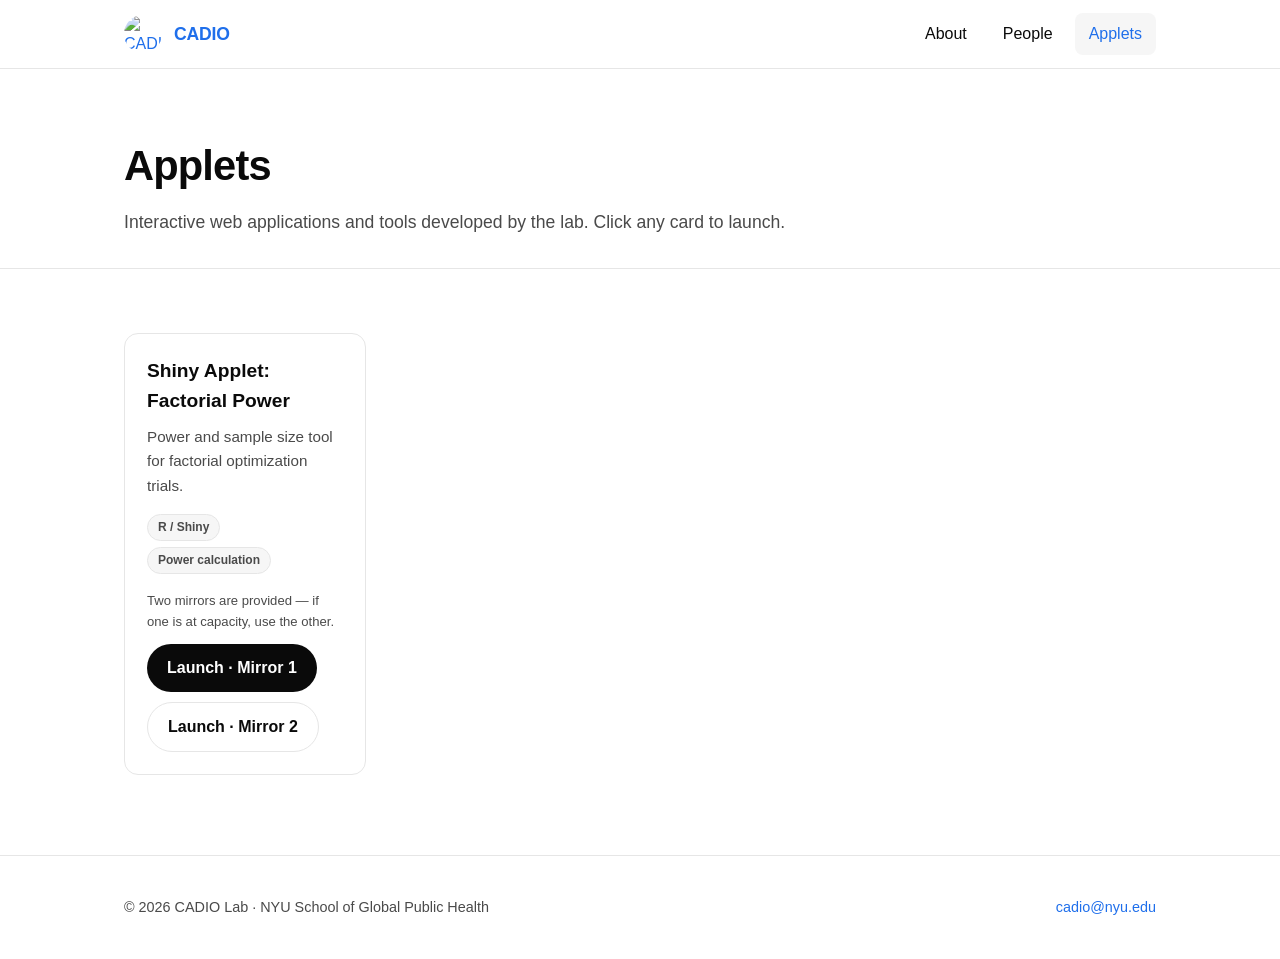
==== applets.html @ d01da497 "Update applet descriptions and footer text" ====
<!DOCTYPE html>
<html lang="en">
<head>
  <meta charset="UTF-8" />
  <meta name="viewport" content="width=device-width, initial-scale=1.0" />
  <title>Applets · CADIO</title>
  <meta name="description" content="Interactive applets and tools  from the CADIO Lab." />
  <link rel="icon" href="assets/logo.png" />
  <link rel="stylesheet" href="css/style.css" />
</head>
<body>
  <!-- ===== Header ===== -->
  <header class="site-header">
    <div class="wrap nav">
      <a class="brand" href="index.html">
        <img src="assets/logo.png" alt="CADIO logo" />
        <span>CADIO</span>
      </a>
      <button class="nav-toggle" aria-label="Toggle navigation">☰</button>
      <nav class="nav-links">
        <a href="index.html">About</a>
        <a href="people.html">People</a>
        <a href="applets.html" class="active">Applets</a>
      </nav>
    </div>
  </header>

  <!-- ===== Page head ===== -->
  <div class="page-head">
    <div class="wrap">
      <h1>Applets</h1>
      <p>Interactive web applications and tools developed by the lab. Click any card to launch.</p>
    </div>
  </div>

  <!-- ===== Applet grid ===== -->
  <section class="block">
    <div class="wrap">
      <div class="grid">

        <article class="card applet">
          <h3>Shiny Applet: Factorial Power</h3>
          <p>Power and sample size tool for factorial optimization trials.</p>
          <div class="tags">
            <span class="tag">R / Shiny</span>
            <span class="tag">Power calculation</span>
          </div>
          <p class="mirror-note">Two mirrors are provided — if one is at capacity, use the other.</p>
          <div class="launch-row">
            <a class="btn" href="https://cadio-nyu.shinyapps.io/factorial_trial_power_calculation/" target="_blank" rel="noopener">Launch · Mirror 1</a>
            <a class="btn ghost" href="https://cadio.shinyapps.io/factorial_trial_power_calculation/" target="_blank" rel="noopener">Launch · Mirror 2</a>
          </div>
        </article>

      </div>
    </div>
  </section>

  <!-- ===== Footer ===== -->
  <footer class="site-footer">
    <div class="wrap">
      <span>© <span id="year"></span> CADIO Lab · NYU School of Global Public Health</span>
      <span><a href="mailto:cadio@nyu.edu">cadio@nyu.edu</a></span>
    </div>
  </footer>

  <script src="js/main.js"></script>
</body>
</html>
---- css/style.css ----
/* ===========================================================
   CADIO Lab — shared stylesheet
   Edit the variables below to re-theme the whole site.
   =========================================================== */

:root {
  --ink: #0a0a0a;          /* near-black text + logo color   */
  --ink-soft: #4a4a4a;     /* secondary text                 */
  --line: #e6e6e6;         /* hairline borders               */
  --bg: #ffffff;           /* page background                */
  --bg-soft: #f6f6f6;      /* alternating section background  */
  --accent: #1f6feb;       /* single accent (links, buttons) */
  --maxw: 1080px;          /* content width                  */
  --radius: 14px;
  --shadow: 0 1px 2px rgba(0,0,0,.04), 0 8px 24px rgba(0,0,0,.06);
  --font: -apple-system, BlinkMacSystemFont, "Segoe UI", Roboto, Helvetica,
          Arial, "Apple Color Emoji", sans-serif;
}

* { box-sizing: border-box; }

html { scroll-behavior: smooth; }

body {
  margin: 0;
  font-family: var(--font);
  color: var(--ink);
  background: var(--bg);
  line-height: 1.6;
  -webkit-font-smoothing: antialiased;
}

a { color: var(--accent); text-decoration: none; }
a:hover { text-decoration: underline; }

img { max-width: 100%; display: block; }

.wrap { max-width: var(--maxw); margin: 0 auto; padding: 0 24px; }

/* ---------- Header / nav ---------- */
.site-header {
  position: sticky;
  top: 0;
  z-index: 50;
  background: rgba(255, 255, 255, 0.9);
  backdrop-filter: saturate(180%) blur(10px);
  border-bottom: 1px solid var(--line);
}

.nav {
  display: flex;
  align-items: center;
  justify-content: space-between;
  height: 68px;
}

.brand { display: flex; align-items: center; gap: 12px; }
.brand img { width: 38px; height: 38px; border-radius: 50%; }
.brand span { font-weight: 700; font-size: 1.1rem; letter-spacing: -0.01em; }
.brand:hover { text-decoration: none; }

.nav-links { display: flex; align-items: center; gap: 8px; }
.nav-links a {
  color: var(--ink);
  padding: 8px 14px;
  border-radius: 8px;
  font-weight: 500;
}
.nav-links a:hover { background: var(--bg-soft); text-decoration: none; }
.nav-links a.active { color: var(--accent); background: var(--bg-soft); }

.nav-toggle {
  display: none;
  background: none;
  border: 1px solid var(--line);
  border-radius: 8px;
  padding: 8px 10px;
  cursor: pointer;
  font-size: 1.1rem;
}

/* ---------- Hero ---------- */
.hero {
  padding: 88px 0 64px;
  text-align: center;
  border-bottom: 1px solid var(--line);
  background: #f7f5ff;
}
.hero img.logo { width: 120px; height: 120px; border-radius: 50%; margin: 0 auto 28px; }
.hero h1 { font-size: clamp(2rem, 5vw, 3.2rem); margin: 0 0 12px; letter-spacing: -0.02em; }
.hero p.lead { font-size: 1.2rem; color: var(--ink-soft); max-width: 640px; margin: 0 auto; }

/* ---------- Page header (sub-pages) ---------- */
.page-head { padding: 64px 0 32px; border-bottom: 1px solid var(--line); }
.page-head h1 { font-size: clamp(1.8rem, 4vw, 2.6rem); margin: 0 0 8px; letter-spacing: -0.02em; }
.page-head p { color: var(--ink-soft); font-size: 1.1rem; margin: 0; max-width: 680px; }

/* ---------- Generic sections ---------- */
section.block { padding: 56px 0; }
section.block.alt { background: var(--bg-soft); }
section.block h2 { font-size: 1.6rem; margin: 0 0 16px; letter-spacing: -0.01em; }
.prose p { color: var(--ink-soft); max-width: 720px; }
.prose ul { color: var(--ink-soft); max-width: 720px; }

/* ---------- Buttons ---------- */
.btn {
  display: inline-block;
  background: var(--ink);
  color: #fff;
  padding: 11px 20px;
  border-radius: 999px;
  font-weight: 600;
  margin-top: 8px;
}
.btn:hover { text-decoration: none; opacity: 0.9; }
.btn.ghost { background: transparent; color: var(--ink); border: 1px solid var(--line); }

/* ---------- Card grids (people + applets) ---------- */
.grid {
  display: grid;
  gap: 22px;
  grid-template-columns: repeat(auto-fill, minmax(240px, 1fr));
  margin-top: 8px;
}

.card {
  border: 1px solid var(--line);
  border-radius: var(--radius);
  background: var(--bg);
  padding: 22px;
  transition: transform .15s ease, box-shadow .15s ease;
}
.card:hover { transform: translateY(-3px); box-shadow: var(--shadow); }

/* People card */
.person { text-align: center; }
.person img,
.person .avatar {
  width: 104px; height: 104px;
  border-radius: 50%;
  object-fit: cover;
  margin: 0 auto 14px;
  background: var(--bg-soft);
}
.person .avatar {
  display: flex; align-items: center; justify-content: center;
  background: var(--ink);
  color: #fff;
  font-weight: 700;
  font-size: 1.7rem;
  letter-spacing: 0.02em;
}
.person h3 { margin: 0 0 2px; font-size: 1.1rem; }
.person .role { color: var(--accent); font-size: 0.92rem; font-weight: 600; }
.person .affil { color: var(--ink-soft); font-size: 0.86rem; margin: 8px 0 0; }
.person .bio { color: var(--ink-soft); font-size: 0.9rem; margin: 10px 0 0; }
.person .links { margin-top: 12px; display: flex; gap: 12px; justify-content: center; font-size: 0.88rem; }

/* Compact card for the large ambassador roster */
.grid.compact { grid-template-columns: repeat(auto-fill, minmax(220px, 1fr)); gap: 16px; }
.grid.compact .card { padding: 18px; }
.grid.compact .avatar { width: 76px; height: 76px; font-size: 1.25rem; }
.grid.compact h3 { font-size: 1rem; }

/* Applet card */
.applet h3 { margin: 0 0 8px; font-size: 1.2rem; }
.applet p { color: var(--ink-soft); font-size: 0.95rem; margin: 0 0 16px; }
.applet .tags { display: flex; flex-wrap: wrap; gap: 6px; margin: 0 0 16px; }
.applet .tag {
  font-size: 0.75rem; font-weight: 600;
  color: var(--ink-soft);
  background: var(--bg-soft);
  border: 1px solid var(--line);
  padding: 3px 10px; border-radius: 999px;
}
.applet .mirror-note { font-size: 0.82rem; color: var(--ink-soft); margin: 0 0 12px; }
.applet .launch-row { display: flex; flex-wrap: wrap; gap: 10px; }
.applet .launch-row .btn { margin-top: 0; }

/* Section label for grouping people */
.group-label {
  font-size: 0.8rem; font-weight: 700; text-transform: uppercase;
  letter-spacing: 0.08em; color: var(--ink-soft);
  margin: 40px 0 4px;
}
.group-label:first-of-type { margin-top: 8px; }

/* ---------- Footer ---------- */
.site-footer {
  border-top: 1px solid var(--line);
  padding: 40px 0;
  margin-top: 24px;
  color: var(--ink-soft);
  font-size: 0.9rem;
}
.site-footer .wrap { display: flex; justify-content: space-between; flex-wrap: wrap; gap: 12px; }

/* ---------- Responsive ---------- */
@media (max-width: 720px) {
  .nav-toggle { display: block; }
  .nav-links {
    display: none;
    position: absolute;
    top: 68px; left: 0; right: 0;
    flex-direction: column;
    align-items: stretch;
    gap: 0;
    background: var(--bg);
    border-bottom: 1px solid var(--line);
    padding: 8px 16px 16px;
  }
  .nav-links.open { display: flex; }
  .nav-links a { padding: 12px 14px; }
}

/* ---------- Faculty profile ---------- */

.faculty-profile {
    display: flex;
    align-items: flex-start;
    gap: 32px;
}

.faculty-photo {
    width: 240px;
    height: 240px;
    object-fit: cover;
    border-radius: 8px;
    flex-shrink: 0;
}

.faculty-info {
    flex: 1;
}

.faculty-info h2 {
    margin: 0 0 6px;
    font-size: 2rem;
}

.faculty-title {
    color: var(--accent);
    font-weight: 600;
    margin-bottom: 18px;
}

.faculty-info p {
    color: var(--ink-soft);
    margin-bottom: 14px;
}

@media (max-width: 720px) {

    .faculty-profile {
        flex-direction: column;
        align-items: center;
        text-align: center;
    }

.faculty-photo {
    width: 240px !important;
    height: 240px !important;
    max-width: 240px !important;
    max-height: 240px !important;
    object-fit: cover;
    border-radius: 8px;
    flex-shrink: 0;
}

}

.carousel {
    position: relative;
    max-width: 700px;
    margin: 40px auto;
    transition: height 0.4s ease;
}

.slide {
    display: none;
}

.slide.active {
    display: block;
}

.slide img {
    display: block;
    width: 100%;
    height: auto;
    max-height: 550px;
    margin: 0 auto;
    object-fit: contain;
    border-radius: 12px;
    border: 1px solid var(--line);
    box-shadow: var(--shadow);
}

.caption {
    margin-top: 12px;
    text-align: center;
    color: var(--ink-soft);
    font-size: 0.95rem;
    font-style: italic;
}
.prev,
.next {
    position: absolute;
    top: 42%;
    transform: translateY(-50%);
    border: none;
    background: rgba(255,255,255,.85);
    font-size: 2rem;
    width: 42px;
    height: 42px;
    border-radius: 50%;
    cursor: pointer;
}

.prev {
    left: -20px;
}

.next {
    right: -20px;
}

.prev:hover,
.next:hover {
    background: white;
}

.about-layout {
  display: flex;
  gap: 40px;
  align-items: flex-start;
}

/* Left column (text) */
.about-text {
  flex: 1.1;
}

/* Right column (carousel) */
.about-layout .carousel {
  flex: 1;
  max-width: 520px;
  margin: 0;
}

/* Responsive: stack on mobile */
@media (max-width: 900px) {
  .about-layout {
    flex-direction: column;
  }

  .about-layout .carousel {
    max-width: 100%;
  }
}
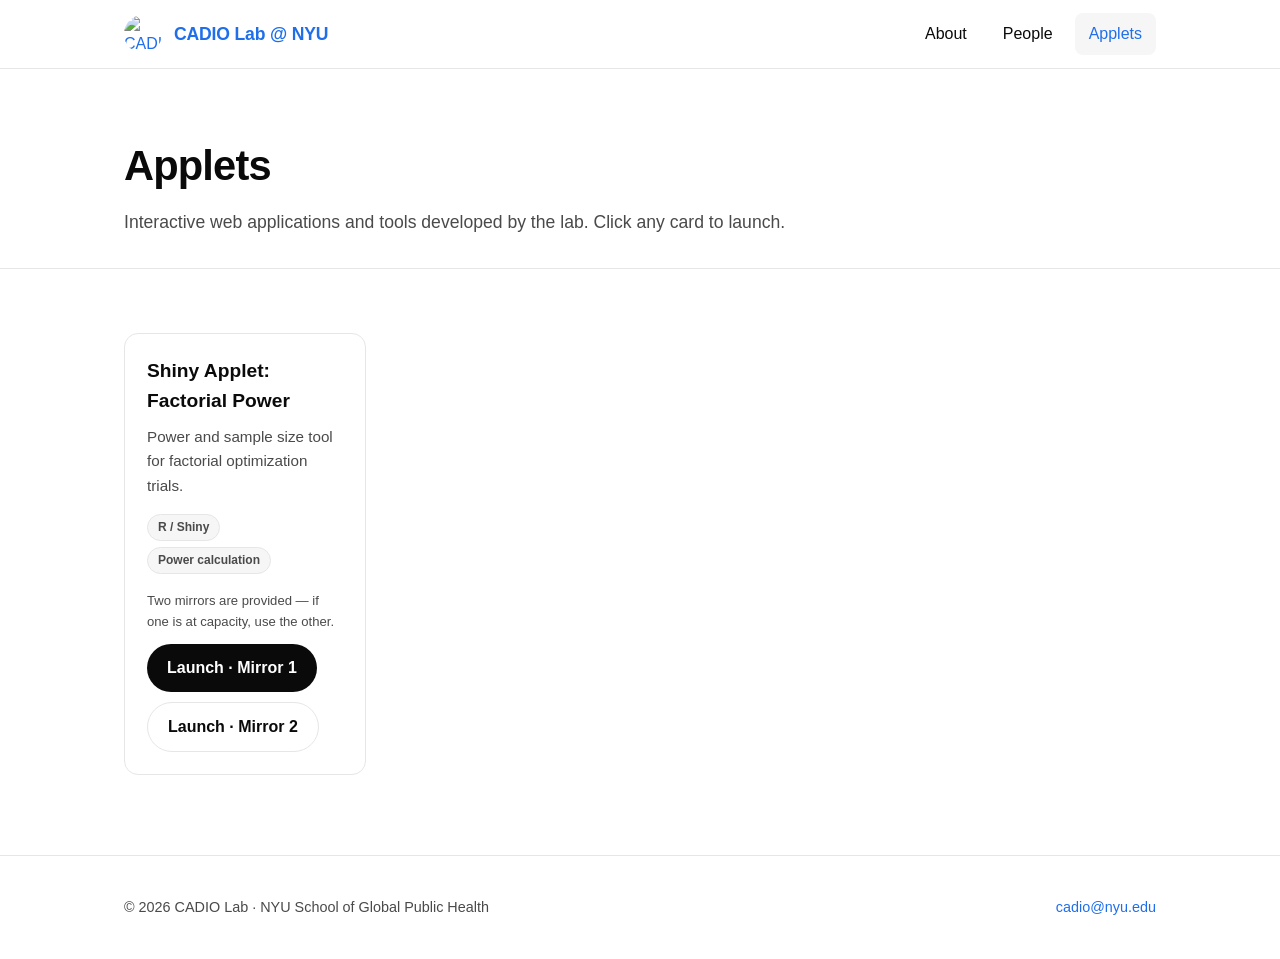
==== commit 310889e8: "Update brand name to 'CADIO Lab @ NYU'" ====
--- a/applets.html
+++ b/applets.html
@@ -14,7 +14,7 @@
     <div class="wrap nav">
       <a class="brand" href="index.html">
         <img src="assets/logo.png" alt="CADIO logo" />
-        <span>CADIO</span>
+        <span>CADIO Lab @ NYU</span>
       </a>
       <button class="nav-toggle" aria-label="Toggle navigation">☰</button>
       <nav class="nav-links">
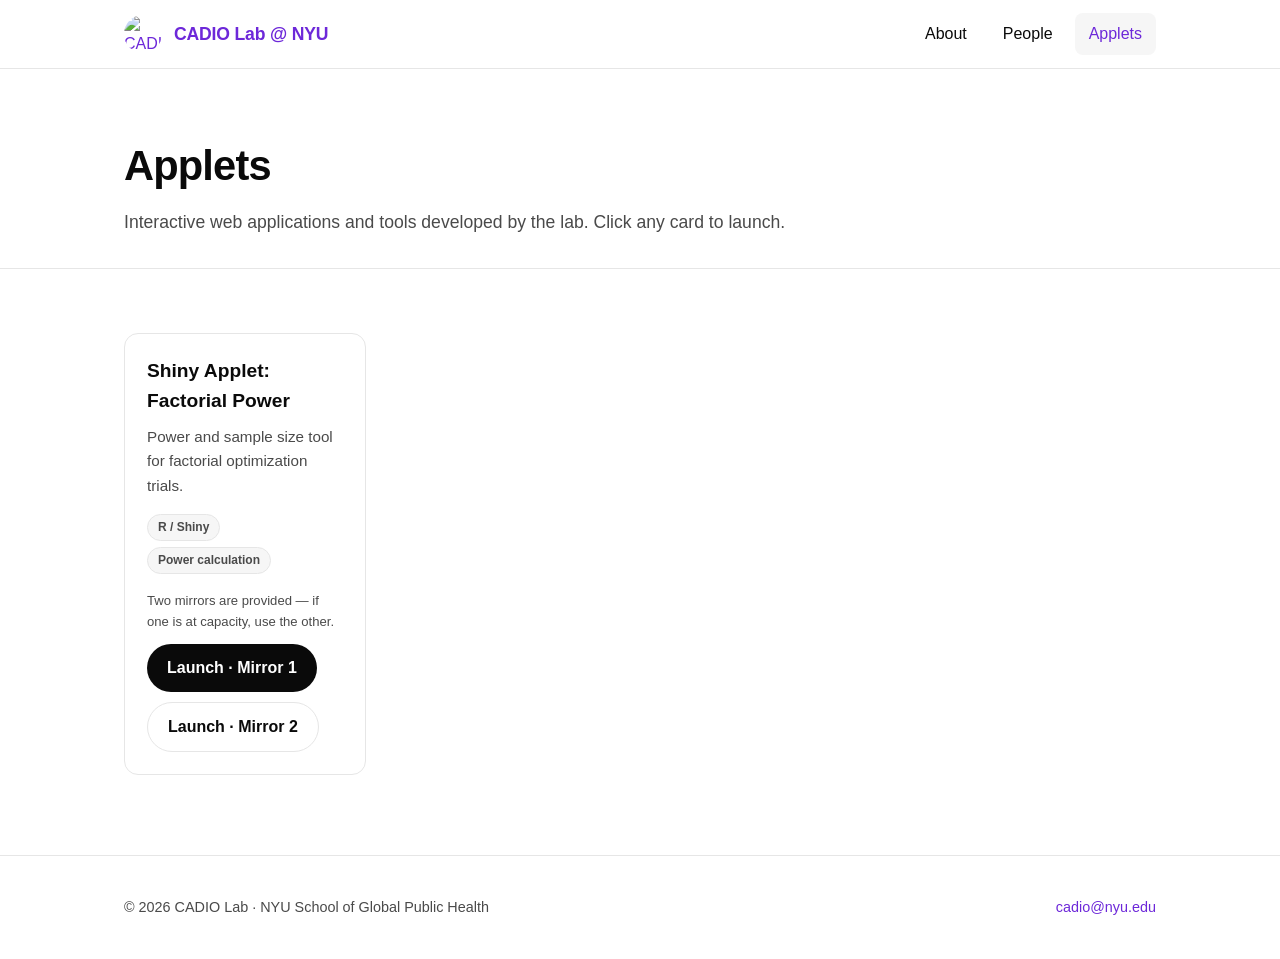
==== commit a801734b: "Update title and description in applets.html" ====
--- a/applets.html
+++ b/applets.html
@@ -3,8 +3,8 @@
 <head>
   <meta charset="UTF-8" />
   <meta name="viewport" content="width=device-width, initial-scale=1.0" />
-  <title>Applets · CADIO</title>
-  <meta name="description" content="Interactive applets and tools  from the CADIO Lab." />
+  <title>Shiny applets and interactive tools | CADIO Lab </title>
+  <meta name="description" content="Interactive applets and tools from CADIO Lab at the NYU School of Global Public Health. Applets aid the use and application of intervention optimization methods, including for power analysis in factorial optimization trials." />
   <link rel="icon" href="assets/logo.png" />
   <link rel="stylesheet" href="css/style.css" />
 </head>
--- a/css/style.css
+++ b/css/style.css
@@ -9,7 +9,7 @@
   --line: #e6e6e6;         /* hairline borders               */
   --bg: #ffffff;           /* page background                */
   --bg-soft: #f6f6f6;      /* alternating section background  */
-  --accent: #1f6feb;       /* single accent (links, buttons) */
+  --accent: #6d28d9;       /* single accent (links, buttons) */
   --maxw: 1080px;          /* content width                  */
   --radius: 14px;
   --shadow: 0 1px 2px rgba(0,0,0,.04), 0 8px 24px rgba(0,0,0,.06);
@@ -88,7 +88,7 @@
 }
 .hero img.logo { width: 120px; height: 120px; border-radius: 50%; margin: 0 auto 28px; }
 .hero h1 { font-size: clamp(2rem, 5vw, 3.2rem); margin: 0 0 12px; letter-spacing: -0.02em; }
-.hero p.lead { font-size: 1.2rem; color: var(--ink-soft); max-width: 640px; margin: 0 auto; }
+.hero p.lead { font-size: 1.2rem; color: var(--ink-soft); max-width: 640px; margin: 0 auto 10px; }
 
 /* ---------- Page header (sub-pages) ---------- */
 .page-head { padding: 64px 0 32px; border-bottom: 1px solid var(--line); }
@@ -358,3 +358,62 @@
     max-width: 100%;
   }
 }
+
+.about-layout {
+  display: flex;
+  gap: 40px;
+  align-items: flex-start;
+}
+
+.about-text {
+  flex: 1.2;
+}
+
+.about-layout .carousel {
+  flex: 1;
+  max-width: 520px;
+  position: relative;
+}
+
+/* mobile stacking */
+@media (max-width: 900px) {
+  .about-layout {
+    flex-direction: column;
+  }
+
+  .about-layout .carousel {
+    max-width: 100%;
+  }
+}
+
+.visually-hidden {
+  position: absolute;
+  width: 1px;
+  height: 1px;
+  padding: 0;
+  margin: -1px;
+  overflow: hidden;
+  clip: rect(0, 0, 0, 0);
+  white-space: nowrap;
+  border: 0;
+}
+
+.research-areas {
+  margin: 6px auto 56px;
+  font-size: 0.95rem;
+  color: #6d28d9;
+  display: flex;
+  flex-wrap: wrap;
+  justify-content: center;
+  gap: 0;
+}
+
+.research-areas span::after {
+  content: "•";
+  margin: 0 10px;
+  color: #bbb;
+}
+
+.research-areas span:last-child::after {
+  content: "";
+}
